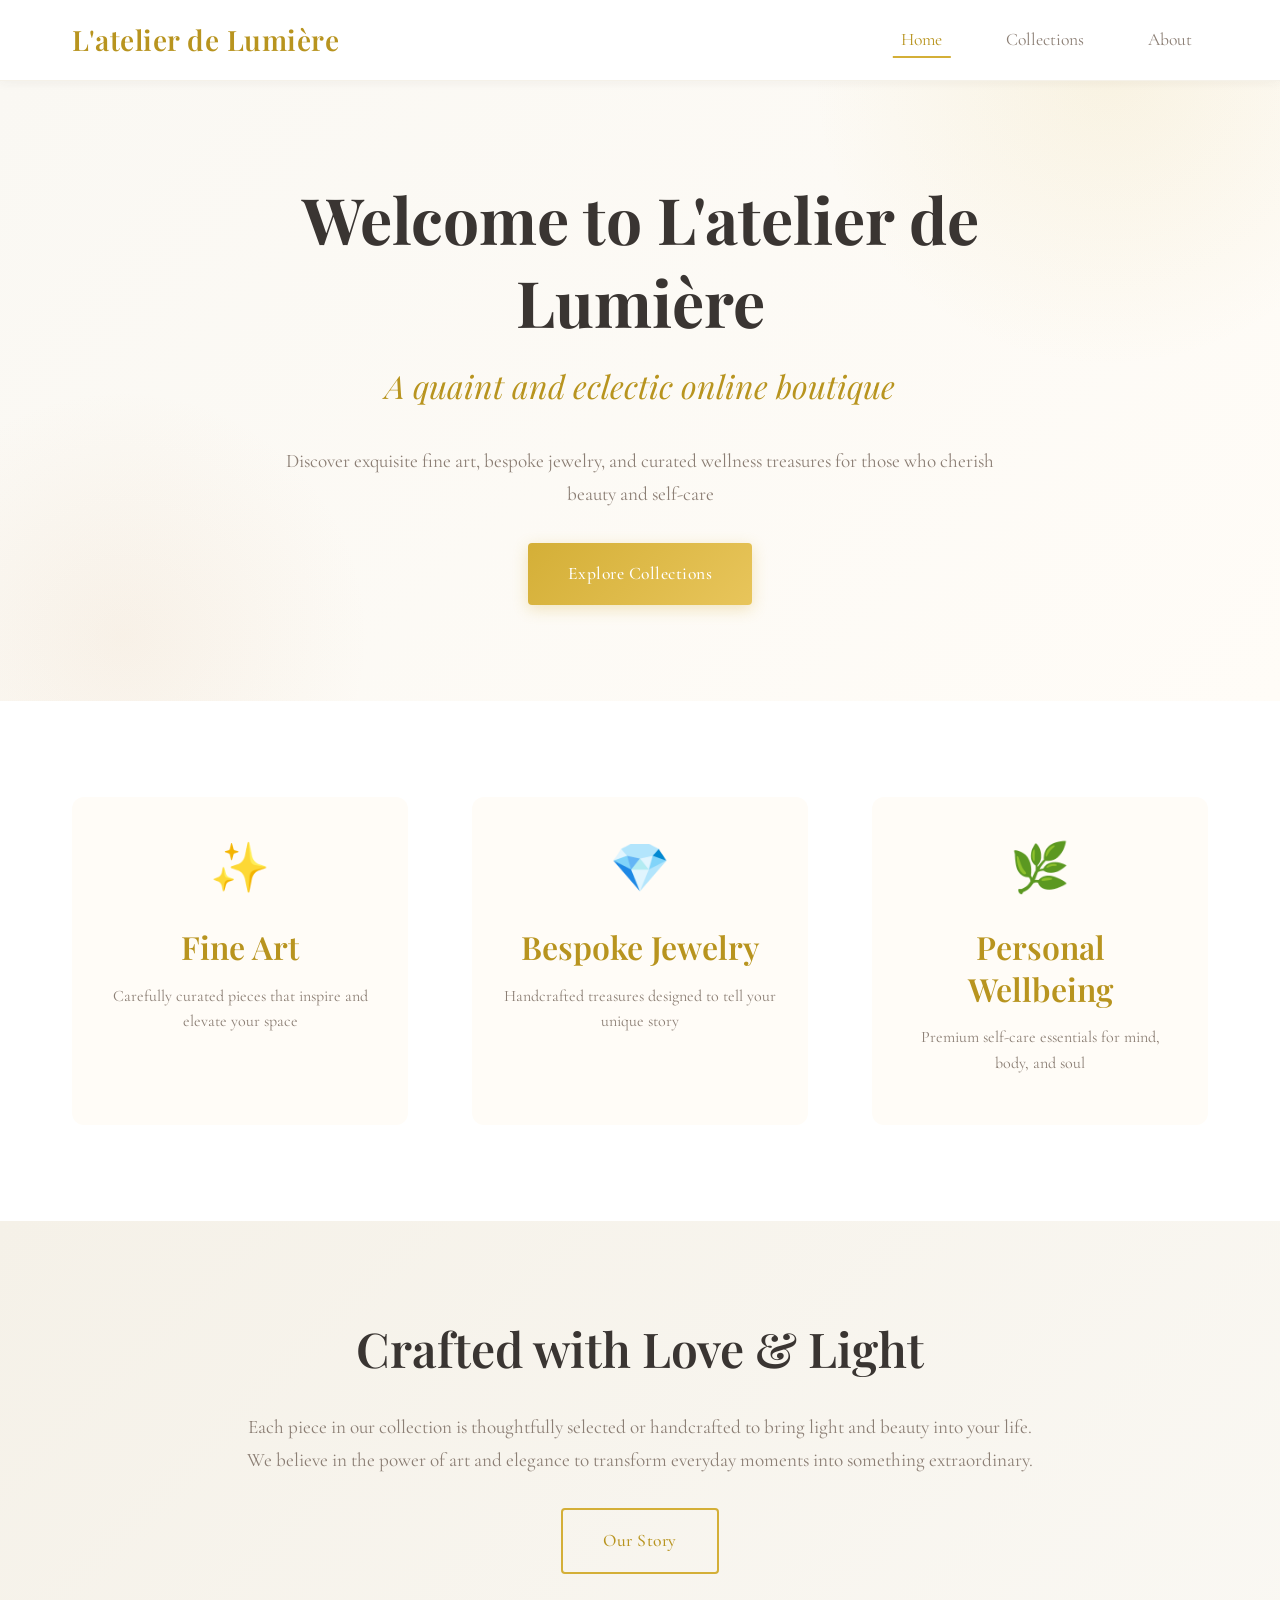
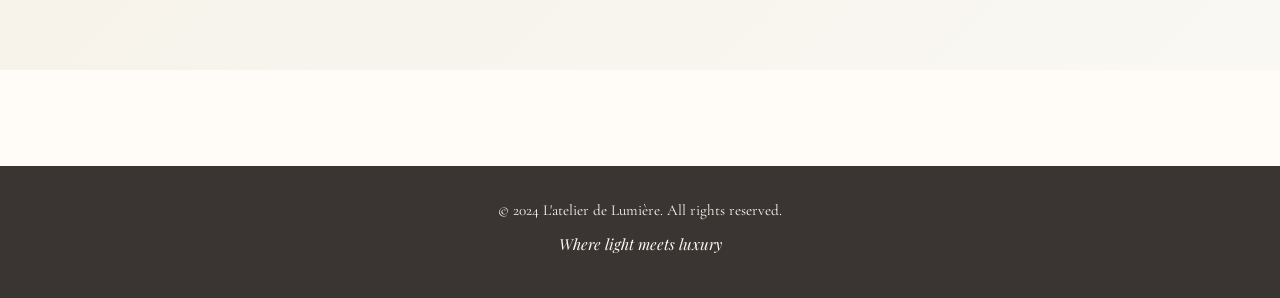
==== index.html @ d043bda6 "Create elegant 3-page website for L'atelier de Lumière Co-authored-by: BenGlasser <2309354+BenGlasse" ====
<!DOCTYPE html>
<html lang="en">
<head>
    <meta charset="UTF-8">
    <meta name="viewport" content="width=device-width, initial-scale=1.0">
    <title>L'atelier de Lumière - Fine Art & Bespoke Jewelry</title>
    <link rel="stylesheet" href="styles.css">
    <link rel="preconnect" href="https://fonts.googleapis.com">
    <link rel="preconnect" href="https://fonts.gstatic.com" crossorigin>
    <link href="https://fonts.googleapis.com/css2?family=Playfair+Display:wght@400;500;600;700&family=Cormorant+Garamond:wght@300;400;500&display=swap" rel="stylesheet">
</head>
<body>
    <header>
        <nav class="navbar">
            <div class="nav-container">
                <a href="index.html" class="logo">L'atelier de Lumière</a>
                <ul class="nav-menu">
                    <li><a href="index.html" class="nav-link active">Home</a></li>
                    <li><a href="collections.html" class="nav-link">Collections</a></li>
                    <li><a href="about.html" class="nav-link">About</a></li>
                </ul>
            </div>
        </nav>
    </header>

    <main>
        <section class="hero">
            <div class="hero-content">
                <h1 class="hero-title">Welcome to L'atelier de Lumière</h1>
                <p class="hero-subtitle">A quaint and eclectic online boutique</p>
                <p class="hero-description">
                    Discover exquisite fine art, bespoke jewelry, and curated wellness treasures 
                    for those who cherish beauty and self-care
                </p>
                <a href="collections.html" class="btn-primary">Explore Collections</a>
            </div>
        </section>

        <section class="features">
            <div class="container">
                <div class="features-grid">
                    <div class="feature-card">
                        <div class="feature-icon">✨</div>
                        <h3>Fine Art</h3>
                        <p>Carefully curated pieces that inspire and elevate your space</p>
                    </div>
                    <div class="feature-card">
                        <div class="feature-icon">💎</div>
                        <h3>Bespoke Jewelry</h3>
                        <p>Handcrafted treasures designed to tell your unique story</p>
                    </div>
                    <div class="feature-card">
                        <div class="feature-icon">🌿</div>
                        <h3>Personal Wellbeing</h3>
                        <p>Premium self-care essentials for mind, body, and soul</p>
                    </div>
                </div>
            </div>
        </section>

        <section class="highlight">
            <div class="container">
                <div class="highlight-content">
                    <h2>Crafted with Love & Light</h2>
                    <p>
                        Each piece in our collection is thoughtfully selected or handcrafted to bring 
                        light and beauty into your life. We believe in the power of art and elegance 
                        to transform everyday moments into something extraordinary.
                    </p>
                    <a href="about.html" class="btn-secondary">Our Story</a>
                </div>
            </div>
        </section>
    </main>

    <footer>
        <div class="container">
            <div class="footer-content">
                <p>&copy; 2024 L'atelier de Lumière. All rights reserved.</p>
                <p class="footer-tagline">Where light meets luxury</p>
            </div>
        </div>
    </footer>
</body>
</html>
---- styles.css ----
/* ========================================
   L'atelier de Lumière - Elegant Boutique Styles
   ======================================== */

/* ========================================
   CSS Variables - Warm Color Palette
   ======================================== */
:root {
    /* Colors - Gold and Cream Tones */
    --color-cream: #FAF8F3;
    --color-cream-light: #FFFCF7;
    --color-cream-dark: #F5F1E8;
    --color-gold: #D4AF37;
    --color-gold-light: #E8C55B;
    --color-gold-dark: #B8941F;
    --color-rose-gold: #D4A574;
    --color-bronze: #A57C4F;
    --color-warm-gray: #8B7E74;
    --color-charcoal: #3A3532;
    --color-white: #FFFFFF;
    
    /* Typography */
    --font-primary: 'Playfair Display', serif;
    --font-secondary: 'Cormorant Garamond', serif;
    
    /* Spacing */
    --spacing-xs: 0.5rem;
    --spacing-sm: 1rem;
    --spacing-md: 2rem;
    --spacing-lg: 4rem;
    --spacing-xl: 6rem;
    
    /* Border Radius */
    --radius-sm: 4px;
    --radius-md: 8px;
    --radius-lg: 12px;
    
    /* Transitions */
    --transition-smooth: all 0.3s ease;
    --transition-slow: all 0.5s ease;
}

/* ========================================
   Global Resets & Base Styles
   ======================================== */
* {
    margin: 0;
    padding: 0;
    box-sizing: border-box;
}

html {
    scroll-behavior: smooth;
}

body {
    font-family: var(--font-secondary);
    font-size: 18px;
    line-height: 1.7;
    color: var(--color-charcoal);
    background-color: var(--color-cream-light);
    -webkit-font-smoothing: antialiased;
    -moz-osx-font-smoothing: grayscale;
}

/* ========================================
   Typography
   ======================================== */
h1, h2, h3, h4, h5, h6 {
    font-family: var(--font-primary);
    font-weight: 600;
    line-height: 1.3;
    color: var(--color-charcoal);
    margin-bottom: var(--spacing-sm);
}

h1 {
    font-size: clamp(2.5rem, 5vw, 4rem);
    font-weight: 700;
}

h2 {
    font-size: clamp(2rem, 4vw, 3rem);
}

h3 {
    font-size: clamp(1.5rem, 3vw, 2rem);
}

p {
    margin-bottom: var(--spacing-sm);
    color: var(--color-warm-gray);
}

a {
    text-decoration: none;
    color: inherit;
    transition: var(--transition-smooth);
}

/* ========================================
   Layout Utilities
   ======================================== */
.container {
    max-width: 1200px;
    margin: 0 auto;
    padding: 0 var(--spacing-md);
}

@media (max-width: 768px) {
    .container {
        padding: 0 var(--spacing-sm);
    }
}

/* ========================================
   Navigation
   ======================================== */
header {
    background-color: var(--color-white);
    border-bottom: 1px solid var(--color-cream-dark);
    position: sticky;
    top: 0;
    z-index: 1000;
    box-shadow: 0 2px 10px rgba(58, 53, 50, 0.05);
}

.navbar {
    padding: var(--spacing-sm) 0;
}

.nav-container {
    max-width: 1200px;
    margin: 0 auto;
    padding: 0 var(--spacing-md);
    display: flex;
    justify-content: space-between;
    align-items: center;
}

.logo {
    font-family: var(--font-primary);
    font-size: 1.75rem;
    font-weight: 600;
    color: var(--color-gold-dark);
    letter-spacing: 0.5px;
    transition: var(--transition-smooth);
}

.logo:hover {
    color: var(--color-gold);
    transform: translateY(-2px);
}

.nav-menu {
    display: flex;
    list-style: none;
    gap: var(--spacing-md);
}

.nav-link {
    font-family: var(--font-secondary);
    font-size: 1.1rem;
    color: var(--color-warm-gray);
    padding: var(--spacing-xs) var(--spacing-sm);
    position: relative;
    transition: var(--transition-smooth);
}

.nav-link::after {
    content: '';
    position: absolute;
    bottom: 0;
    left: 50%;
    transform: translateX(-50%);
    width: 0;
    height: 2px;
    background-color: var(--color-gold);
    transition: var(--transition-smooth);
}

.nav-link:hover,
.nav-link.active {
    color: var(--color-gold-dark);
}

.nav-link:hover::after,
.nav-link.active::after {
    width: 80%;
}

@media (max-width: 768px) {
    .nav-container {
        flex-direction: column;
        gap: var(--spacing-sm);
    }
    
    .nav-menu {
        gap: var(--spacing-sm);
    }
    
    .nav-link {
        font-size: 1rem;
    }
}

/* ========================================
   Hero Section
   ======================================== */
.hero {
    background: linear-gradient(135deg, var(--color-cream) 0%, var(--color-cream-light) 100%);
    padding: var(--spacing-xl) 0;
    text-align: center;
    position: relative;
    overflow: hidden;
}

.hero::before {
    content: '';
    position: absolute;
    top: -50%;
    right: -10%;
    width: 600px;
    height: 600px;
    background: radial-gradient(circle, rgba(212, 175, 55, 0.1) 0%, transparent 70%);
    border-radius: 50%;
    z-index: 0;
}

.hero::after {
    content: '';
    position: absolute;
    bottom: -30%;
    left: -10%;
    width: 500px;
    height: 500px;
    background: radial-gradient(circle, rgba(212, 165, 116, 0.1) 0%, transparent 70%);
    border-radius: 50%;
    z-index: 0;
}

.hero-content {
    position: relative;
    z-index: 1;
    max-width: 800px;
    margin: 0 auto;
    padding: 0 var(--spacing-md);
}

.hero-title {
    color: var(--color-charcoal);
    margin-bottom: var(--spacing-sm);
    animation: fadeInUp 0.8s ease;
}

.hero-subtitle {
    font-family: var(--font-primary);
    font-size: clamp(1.5rem, 3vw, 2rem);
    color: var(--color-gold-dark);
    font-style: italic;
    margin-bottom: var(--spacing-md);
    animation: fadeInUp 1s ease;
}

.hero-description {
    font-size: 1.2rem;
    color: var(--color-warm-gray);
    margin-bottom: var(--spacing-md);
    animation: fadeInUp 1.2s ease;
}

@keyframes fadeInUp {
    from {
        opacity: 0;
        transform: translateY(30px);
    }
    to {
        opacity: 1;
        transform: translateY(0);
    }
}

/* ========================================
   Buttons
   ======================================== */
.btn-primary,
.btn-secondary {
    display: inline-block;
    padding: 1rem 2.5rem;
    font-family: var(--font-secondary);
    font-size: 1.1rem;
    font-weight: 500;
    border-radius: var(--radius-sm);
    cursor: pointer;
    transition: var(--transition-smooth);
    letter-spacing: 0.5px;
    border: none;
}

.btn-primary {
    background: linear-gradient(135deg, var(--color-gold) 0%, var(--color-gold-light) 100%);
    color: var(--color-white);
    box-shadow: 0 4px 15px rgba(212, 175, 55, 0.3);
}

.btn-primary:hover {
    transform: translateY(-3px);
    box-shadow: 0 6px 20px rgba(212, 175, 55, 0.4);
}

.btn-secondary {
    background-color: transparent;
    color: var(--color-gold-dark);
    border: 2px solid var(--color-gold);
}

.btn-secondary:hover {
    background-color: var(--color-gold);
    color: var(--color-white);
    transform: translateY(-3px);
}

.btn-text {
    color: var(--color-gold-dark);
    font-weight: 500;
    transition: var(--transition-smooth);
}

.btn-text:hover {
    color: var(--color-gold);
    transform: translateX(5px);
}

/* ========================================
   Features Section
   ======================================== */
.features {
    padding: var(--spacing-xl) 0;
    background-color: var(--color-white);
}

.features-grid {
    display: grid;
    grid-template-columns: repeat(auto-fit, minmax(300px, 1fr));
    gap: var(--spacing-lg);
}

.feature-card {
    text-align: center;
    padding: var(--spacing-md);
    border-radius: var(--radius-lg);
    transition: var(--transition-smooth);
    background-color: var(--color-cream-light);
}

.feature-card:hover {
    transform: translateY(-10px);
    box-shadow: 0 10px 30px rgba(58, 53, 50, 0.1);
}

.feature-icon {
    font-size: 3rem;
    margin-bottom: var(--spacing-sm);
    transition: var(--transition-smooth);
}

.feature-card:hover .feature-icon {
    transform: scale(1.2) rotate(10deg);
}

.feature-card h3 {
    color: var(--color-gold-dark);
    margin-bottom: var(--spacing-sm);
}

.feature-card p {
    font-size: 1rem;
    line-height: 1.6;
}

/* ========================================
   Highlight Section
   ======================================== */
.highlight {
    padding: var(--spacing-xl) 0;
    background: linear-gradient(135deg, var(--color-cream-dark) 0%, var(--color-cream) 100%);
}

.highlight-content {
    max-width: 800px;
    margin: 0 auto;
    text-align: center;
}

.highlight h2 {
    color: var(--color-charcoal);
    margin-bottom: var(--spacing-md);
}

.highlight p {
    font-size: 1.2rem;
    margin-bottom: var(--spacing-md);
}

/* ========================================
   Page Header
   ======================================== */
.page-header {
    background: linear-gradient(135deg, var(--color-cream) 0%, var(--color-cream-light) 100%);
    padding: var(--spacing-lg) 0;
    text-align: center;
    border-bottom: 3px solid var(--color-gold);
}

.page-title {
    color: var(--color-charcoal);
    margin-bottom: var(--spacing-sm);
}

.page-subtitle {
    font-family: var(--font-primary);
    font-size: 1.5rem;
    color: var(--color-gold-dark);
    font-style: italic;
}

/* ========================================
   Collections Page
   ======================================== */
.collections {
    padding: var(--spacing-xl) 0;
    background-color: var(--color-white);
}

.collection-grid {
    display: grid;
    grid-template-columns: repeat(auto-fit, minmax(350px, 1fr));
    gap: var(--spacing-lg);
}

.collection-item {
    background-color: var(--color-cream-light);
    border-radius: var(--radius-lg);
    overflow: hidden;
    transition: var(--transition-smooth);
    box-shadow: 0 4px 15px rgba(58, 53, 50, 0.08);
}

.collection-item:hover {
    transform: translateY(-10px);
    box-shadow: 0 10px 30px rgba(58, 53, 50, 0.15);
}

.collection-image {
    position: relative;
    height: 300px;
    overflow: hidden;
}

.placeholder-image {
    width: 100%;
    height: 100%;
    display: flex;
    align-items: center;
    justify-content: center;
    transition: var(--transition-slow);
}

.collection-item:hover .placeholder-image {
    transform: scale(1.05);
}

.gold-gradient {
    background: linear-gradient(135deg, var(--color-gold-light) 0%, var(--color-gold-dark) 100%);
}

.cream-gradient {
    background: linear-gradient(135deg, var(--color-cream-dark) 0%, var(--color-rose-gold) 100%);
}

.rose-gradient {
    background: linear-gradient(135deg, #F5E6D3 0%, var(--color-rose-gold) 100%);
}

.warm-gradient {
    background: linear-gradient(135deg, var(--color-gold) 0%, var(--color-bronze) 100%);
}

.bronze-gradient {
    background: linear-gradient(135deg, var(--color-bronze) 0%, var(--color-warm-gray) 100%);
}

.amber-gradient {
    background: linear-gradient(135deg, #FFD700 0%, var(--color-gold-dark) 100%);
}

.collection-label {
    font-family: var(--font-primary);
    font-size: 2.5rem;
    color: var(--color-white);
    font-weight: 600;
    text-shadow: 2px 2px 10px rgba(0, 0, 0, 0.3);
    letter-spacing: 1px;
}

.collection-info {
    padding: var(--spacing-md);
}

.collection-info h3 {
    color: var(--color-gold-dark);
    margin-bottom: var(--spacing-sm);
}

.collection-info p {
    margin-bottom: var(--spacing-md);
    font-size: 1rem;
}

/* ========================================
   CTA Section
   ======================================== */
.cta-section {
    padding: var(--spacing-xl) 0;
    background: linear-gradient(135deg, var(--color-gold-dark) 0%, var(--color-gold) 100%);
    text-align: center;
}

.cta-content h2 {
    color: var(--color-white);
    margin-bottom: var(--spacing-sm);
}

.cta-content p {
    color: var(--color-cream-light);
    font-size: 1.2rem;
    margin-bottom: var(--spacing-md);
}

.cta-section .btn-primary {
    background-color: var(--color-white);
    color: var(--color-gold-dark);
}

.cta-section .btn-primary:hover {
    background-color: var(--color-cream-light);
}

/* ========================================
   About Page
   ======================================== */
.about-content {
    padding: var(--spacing-xl) 0;
}

.about-section {
    max-width: 900px;
    margin: 0 auto var(--spacing-lg);
    padding: 0 var(--spacing-md);
}

.about-section h2 {
    color: var(--color-gold-dark);
    margin-bottom: var(--spacing-md);
    text-align: center;
}

.about-section p {
    font-size: 1.15rem;
    line-height: 1.8;
    margin-bottom: var(--spacing-md);
}

.values-grid {
    display: grid;
    grid-template-columns: repeat(auto-fit, minmax(280px, 1fr));
    gap: var(--spacing-md);
    margin-bottom: var(--spacing-lg);
}

.value-card {
    background-color: var(--color-cream-light);
    padding: var(--spacing-md);
    border-radius: var(--radius-lg);
    border-left: 4px solid var(--color-gold);
    transition: var(--transition-smooth);
}

.value-card:hover {
    transform: translateX(10px);
    box-shadow: 0 5px 20px rgba(58, 53, 50, 0.1);
}

.value-card h3 {
    color: var(--color-gold-dark);
    font-size: 1.5rem;
    margin-bottom: var(--spacing-sm);
}

.value-card p {
    font-size: 1rem;
}

.contact-section {
    max-width: 700px;
    margin: var(--spacing-xl) auto 0;
    padding: var(--spacing-lg);
    background: linear-gradient(135deg, var(--color-cream) 0%, var(--color-cream-light) 100%);
    border-radius: var(--radius-lg);
    text-align: center;
    border: 2px solid var(--color-gold);
}

.contact-section h2 {
    color: var(--color-gold-dark);
    margin-bottom: var(--spacing-md);
}

.contact-section p {
    margin-bottom: var(--spacing-md);
}

.contact-info {
    margin-top: var(--spacing-md);
}

.contact-info p {
    font-size: 1.1rem;
    color: var(--color-charcoal);
    margin-bottom: var(--spacing-sm);
}

.contact-info strong {
    color: var(--color-gold-dark);
}

/* ========================================
   Footer
   ======================================== */
footer {
    background-color: var(--color-charcoal);
    color: var(--color-cream-light);
    padding: var(--spacing-md) 0;
    margin-top: var(--spacing-xl);
}

.footer-content {
    text-align: center;
}

.footer-content p {
    color: var(--color-cream);
    margin-bottom: var(--spacing-xs);
    font-size: 0.95rem;
}

.footer-tagline {
    font-family: var(--font-primary);
    font-style: italic;
    color: var(--color-gold-light);
}

/* ========================================
   Responsive Design
   ======================================== */
@media (max-width: 1024px) {
    .collection-grid {
        grid-template-columns: repeat(auto-fit, minmax(300px, 1fr));
    }
}

@media (max-width: 768px) {
    :root {
        --spacing-lg: 3rem;
        --spacing-xl: 4rem;
    }
    
    .hero {
        padding: var(--spacing-lg) 0;
    }
    
    .features-grid,
    .collection-grid,
    .values-grid {
        grid-template-columns: 1fr;
    }
    
    .collection-image {
        height: 250px;
    }
}

@media (max-width: 480px) {
    body {
        font-size: 16px;
    }
    
    .hero-description {
        font-size: 1rem;
    }
    
    .btn-primary,
    .btn-secondary {
        padding: 0.875rem 2rem;
        font-size: 1rem;
    }
    
    .collection-label {
        font-size: 2rem;
    }
}

/* ========================================
   Accessibility
   ======================================== */
@media (prefers-reduced-motion: reduce) {
    *,
    *::before,
    *::after {
        animation-duration: 0.01ms !important;
        animation-iteration-count: 1 !important;
        transition-duration: 0.01ms !important;
    }
}

/* Focus styles for accessibility */
a:focus,
button:focus {
    outline: 3px solid var(--color-gold);
    outline-offset: 2px;
}

/* ========================================
   Print Styles
   ======================================== */
@media print {
    header,
    footer,
    .btn-primary,
    .btn-secondary {
        display: none;
    }
}
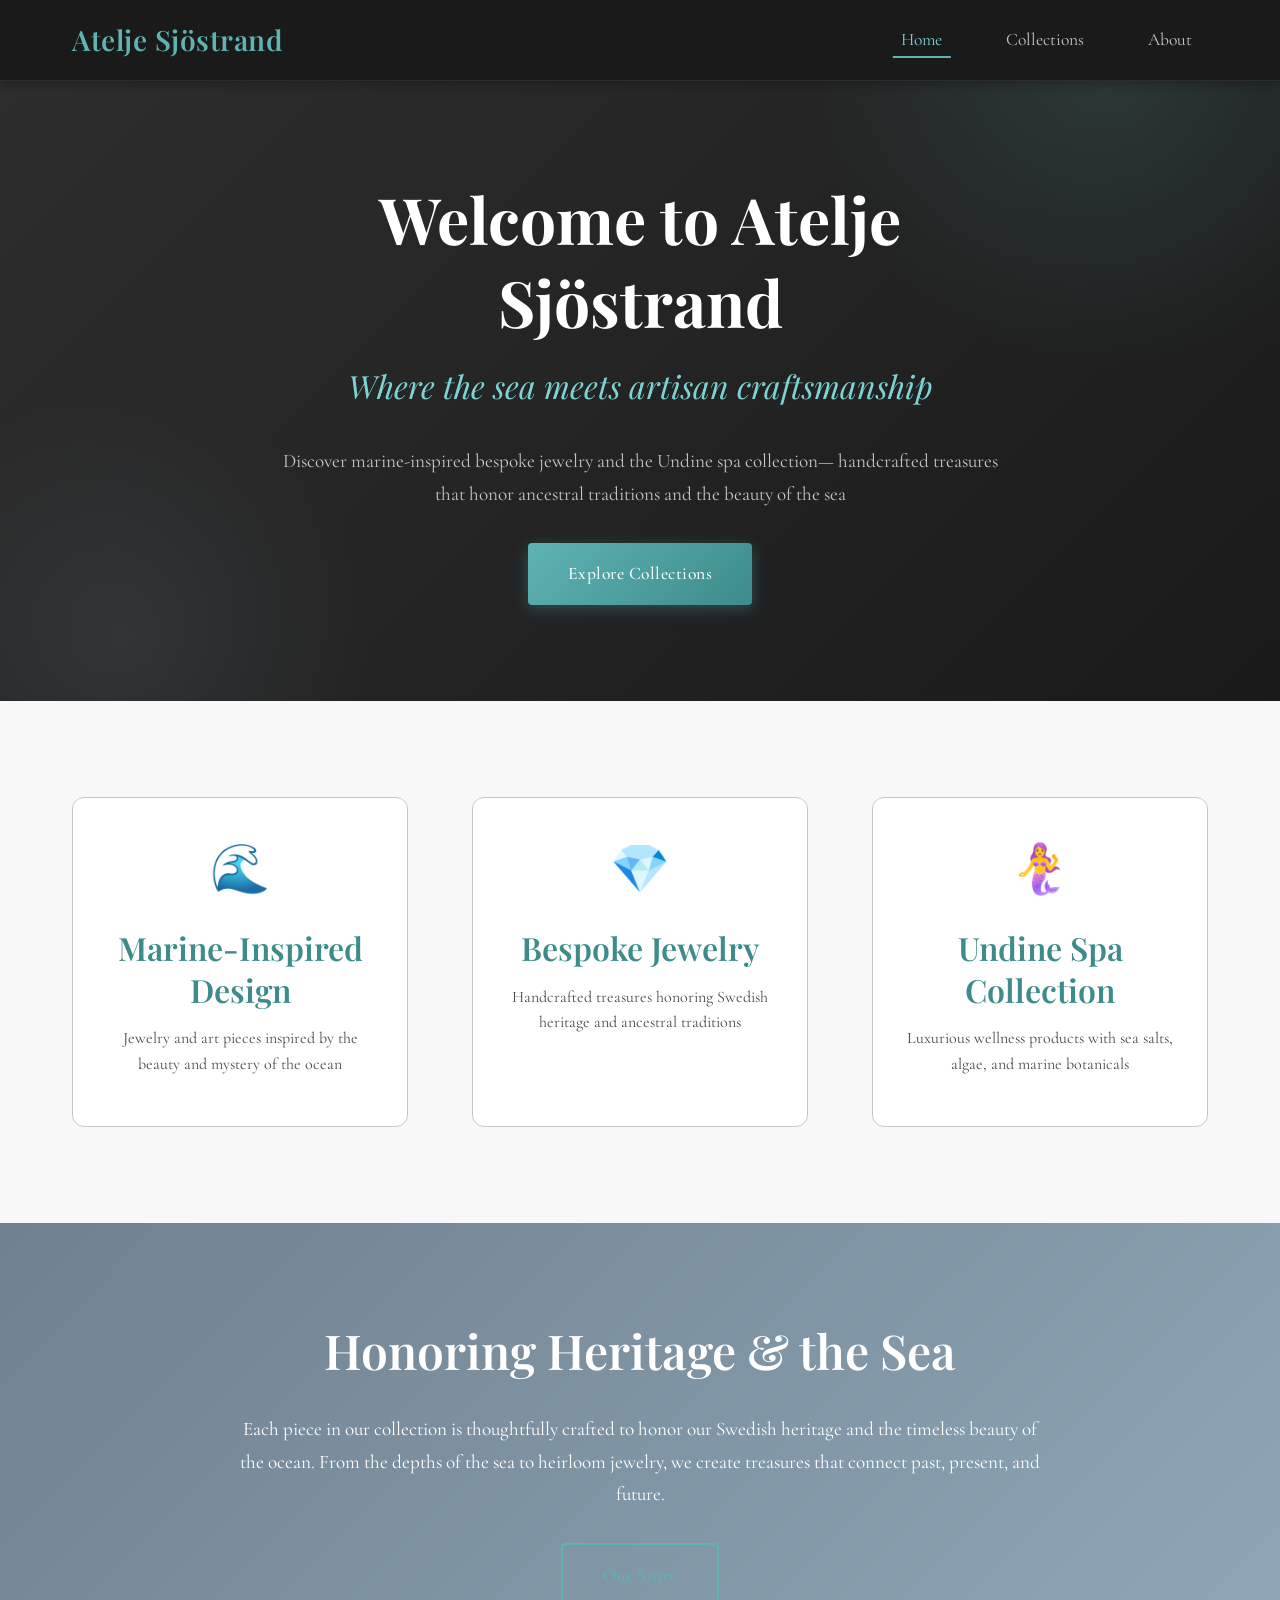
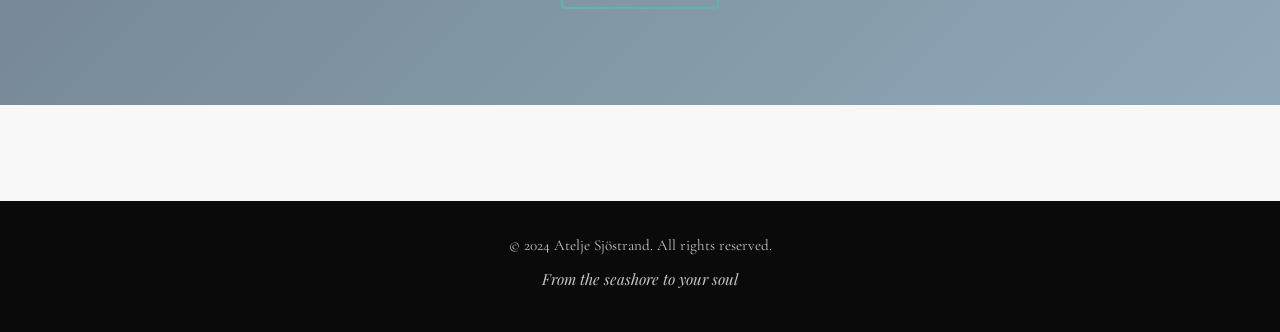
==== commit b81fa399: "Rebrand site to Atelje Sjöstrand with marine theme Co-authored-by: BenGlasser <2309354+BenGlasser@us" ====
--- a/index.html
+++ b/index.html
@@ -3,7 +3,7 @@
 <head>
     <meta charset="UTF-8">
     <meta name="viewport" content="width=device-width, initial-scale=1.0">
-    <title>L'atelier de Lumière - Fine Art & Bespoke Jewelry</title>
+    <title>Atelje Sjöstrand - Marine-Inspired Jewelry & Spa</title>
     <link rel="stylesheet" href="styles.css">
     <link rel="preconnect" href="https://fonts.googleapis.com">
     <link rel="preconnect" href="https://fonts.gstatic.com" crossorigin>
@@ -13,7 +13,7 @@
     <header>
         <nav class="navbar">
             <div class="nav-container">
-                <a href="index.html" class="logo">L'atelier de Lumière</a>
+                <a href="index.html" class="logo">Atelje Sjöstrand</a>
                 <ul class="nav-menu">
                     <li><a href="index.html" class="nav-link active">Home</a></li>
                     <li><a href="collections.html" class="nav-link">Collections</a></li>
@@ -26,11 +26,11 @@
     <main>
         <section class="hero">
             <div class="hero-content">
-                <h1 class="hero-title">Welcome to L'atelier de Lumière</h1>
-                <p class="hero-subtitle">A quaint and eclectic online boutique</p>
+                <h1 class="hero-title">Welcome to Atelje Sjöstrand</h1>
+                <p class="hero-subtitle">Where the sea meets artisan craftsmanship</p>
                 <p class="hero-description">
-                    Discover exquisite fine art, bespoke jewelry, and curated wellness treasures 
-                    for those who cherish beauty and self-care
+                    Discover marine-inspired bespoke jewelry and the Undine spa collection—
+                    handcrafted treasures that honor ancestral traditions and the beauty of the sea
                 </p>
                 <a href="collections.html" class="btn-primary">Explore Collections</a>
             </div>
@@ -40,19 +40,19 @@
             <div class="container">
                 <div class="features-grid">
                     <div class="feature-card">
-                        <div class="feature-icon">✨</div>
-                        <h3>Fine Art</h3>
-                        <p>Carefully curated pieces that inspire and elevate your space</p>
+                        <div class="feature-icon">🌊</div>
+                        <h3>Marine-Inspired Design</h3>
+                        <p>Jewelry and art pieces inspired by the beauty and mystery of the ocean</p>
                     </div>
                     <div class="feature-card">
                         <div class="feature-icon">💎</div>
                         <h3>Bespoke Jewelry</h3>
-                        <p>Handcrafted treasures designed to tell your unique story</p>
+                        <p>Handcrafted treasures honoring Swedish heritage and ancestral traditions</p>
                     </div>
                     <div class="feature-card">
-                        <div class="feature-icon">🌿</div>
-                        <h3>Personal Wellbeing</h3>
-                        <p>Premium self-care essentials for mind, body, and soul</p>
+                        <div class="feature-icon">🧜‍♀️</div>
+                        <h3>Undine Spa Collection</h3>
+                        <p>Luxurious wellness products with sea salts, algae, and marine botanicals</p>
                     </div>
                 </div>
             </div>
@@ -61,11 +61,11 @@
         <section class="highlight">
             <div class="container">
                 <div class="highlight-content">
-                    <h2>Crafted with Love & Light</h2>
+                    <h2>Honoring Heritage & the Sea</h2>
                     <p>
-                        Each piece in our collection is thoughtfully selected or handcrafted to bring 
-                        light and beauty into your life. We believe in the power of art and elegance 
-                        to transform everyday moments into something extraordinary.
+                        Each piece in our collection is thoughtfully crafted to honor our Swedish heritage 
+                        and the timeless beauty of the ocean. From the depths of the sea to heirloom jewelry, 
+                        we create treasures that connect past, present, and future.
                     </p>
                     <a href="about.html" class="btn-secondary">Our Story</a>
                 </div>
@@ -76,8 +76,8 @@
     <footer>
         <div class="container">
             <div class="footer-content">
-                <p>&copy; 2024 L'atelier de Lumière. All rights reserved.</p>
-                <p class="footer-tagline">Where light meets luxury</p>
+                <p>&copy; 2024 Atelje Sjöstrand. All rights reserved.</p>
+                <p class="footer-tagline">From the seashore to your soul</p>
             </div>
         </div>
     </footer>
--- a/styles.css
+++ b/styles.css
@@ -1,23 +1,25 @@
 /* ========================================
-   L'atelier de Lumière - Elegant Boutique Styles
-   ======================================== */
-
-/* ========================================
-   CSS Variables - Warm Color Palette
+   Atelje Sjöstrand - Sleek Marine-Inspired Styles
+   ======================================== */
+
+/* ========================================
+   CSS Variables - Sleek Marine Palette
    ======================================== */
 :root {
-    /* Colors - Gold and Cream Tones */
-    --color-cream: #FAF8F3;
-    --color-cream-light: #FFFCF7;
-    --color-cream-dark: #F5F1E8;
-    --color-gold: #D4AF37;
-    --color-gold-light: #E8C55B;
-    --color-gold-dark: #B8941F;
-    --color-rose-gold: #D4A574;
-    --color-bronze: #A57C4F;
-    --color-warm-gray: #8B7E74;
-    --color-charcoal: #3A3532;
+    /* Colors - Black, Grey, and Marine Tones */
+    --color-black: #0A0A0A;
+    --color-charcoal: #1A1A1A;
+    --color-dark-grey: #2D2D2D;
+    --color-grey: #4A4A4A;
+    --color-light-grey: #9E9E9E;
+    --color-silver: #C5C5C5;
+    --color-aqua: #5FB3B3;
+    --color-aqua-light: #7DD3D3;
+    --color-aqua-dark: #3D8B8B;
+    --color-slate: #708090;
+    --color-slate-light: #8FA9B8;
     --color-white: #FFFFFF;
+    --color-off-white: #F8F8F8;
     
     /* Typography */
     --font-primary: 'Playfair Display', serif;
@@ -57,8 +59,8 @@
     font-family: var(--font-secondary);
     font-size: 18px;
     line-height: 1.7;
-    color: var(--color-charcoal);
-    background-color: var(--color-cream-light);
+    color: var(--color-dark-grey);
+    background-color: var(--color-off-white);
     -webkit-font-smoothing: antialiased;
     -moz-osx-font-smoothing: grayscale;
 }
@@ -89,7 +91,7 @@
 
 p {
     margin-bottom: var(--spacing-sm);
-    color: var(--color-warm-gray);
+    color: var(--color-grey);
 }
 
 a {
@@ -117,12 +119,12 @@
    Navigation
    ======================================== */
 header {
-    background-color: var(--color-white);
-    border-bottom: 1px solid var(--color-cream-dark);
+    background-color: var(--color-charcoal);
+    border-bottom: 1px solid var(--color-dark-grey);
     position: sticky;
     top: 0;
     z-index: 1000;
-    box-shadow: 0 2px 10px rgba(58, 53, 50, 0.05);
+    box-shadow: 0 2px 10px rgba(0, 0, 0, 0.3);
 }
 
 .navbar {
@@ -142,13 +144,13 @@
     font-family: var(--font-primary);
     font-size: 1.75rem;
     font-weight: 600;
-    color: var(--color-gold-dark);
+    color: var(--color-aqua);
     letter-spacing: 0.5px;
     transition: var(--transition-smooth);
 }
 
 .logo:hover {
-    color: var(--color-gold);
+    color: var(--color-aqua-light);
     transform: translateY(-2px);
 }
 
@@ -161,7 +163,7 @@
 .nav-link {
     font-family: var(--font-secondary);
     font-size: 1.1rem;
-    color: var(--color-warm-gray);
+    color: var(--color-silver);
     padding: var(--spacing-xs) var(--spacing-sm);
     position: relative;
     transition: var(--transition-smooth);
@@ -175,13 +177,13 @@
     transform: translateX(-50%);
     width: 0;
     height: 2px;
-    background-color: var(--color-gold);
+    background-color: var(--color-aqua);
     transition: var(--transition-smooth);
 }
 
 .nav-link:hover,
 .nav-link.active {
-    color: var(--color-gold-dark);
+    color: var(--color-aqua-light);
 }
 
 .nav-link:hover::after,
@@ -208,7 +210,7 @@
    Hero Section
    ======================================== */
 .hero {
-    background: linear-gradient(135deg, var(--color-cream) 0%, var(--color-cream-light) 100%);
+    background: linear-gradient(135deg, var(--color-dark-grey) 0%, var(--color-charcoal) 100%);
     padding: var(--spacing-xl) 0;
     text-align: center;
     position: relative;
@@ -222,7 +224,7 @@
     right: -10%;
     width: 600px;
     height: 600px;
-    background: radial-gradient(circle, rgba(212, 175, 55, 0.1) 0%, transparent 70%);
+    background: radial-gradient(circle, rgba(95, 179, 179, 0.15) 0%, transparent 70%);
     border-radius: 50%;
     z-index: 0;
 }
@@ -234,7 +236,7 @@
     left: -10%;
     width: 500px;
     height: 500px;
-    background: radial-gradient(circle, rgba(212, 165, 116, 0.1) 0%, transparent 70%);
+    background: radial-gradient(circle, rgba(112, 128, 144, 0.15) 0%, transparent 70%);
     border-radius: 50%;
     z-index: 0;
 }
@@ -248,7 +250,7 @@
 }
 
 .hero-title {
-    color: var(--color-charcoal);
+    color: var(--color-white);
     margin-bottom: var(--spacing-sm);
     animation: fadeInUp 0.8s ease;
 }
@@ -256,7 +258,7 @@
 .hero-subtitle {
     font-family: var(--font-primary);
     font-size: clamp(1.5rem, 3vw, 2rem);
-    color: var(--color-gold-dark);
+    color: var(--color-aqua-light);
     font-style: italic;
     margin-bottom: var(--spacing-md);
     animation: fadeInUp 1s ease;
@@ -264,7 +266,7 @@
 
 .hero-description {
     font-size: 1.2rem;
-    color: var(--color-warm-gray);
+    color: var(--color-silver);
     margin-bottom: var(--spacing-md);
     animation: fadeInUp 1.2s ease;
 }
@@ -298,36 +300,36 @@
 }
 
 .btn-primary {
-    background: linear-gradient(135deg, var(--color-gold) 0%, var(--color-gold-light) 100%);
-    color: var(--color-white);
-    box-shadow: 0 4px 15px rgba(212, 175, 55, 0.3);
+    background: linear-gradient(135deg, var(--color-aqua) 0%, var(--color-aqua-dark) 100%);
+    color: var(--color-white);
+    box-shadow: 0 4px 15px rgba(95, 179, 179, 0.3);
 }
 
 .btn-primary:hover {
     transform: translateY(-3px);
-    box-shadow: 0 6px 20px rgba(212, 175, 55, 0.4);
+    box-shadow: 0 6px 20px rgba(95, 179, 179, 0.4);
 }
 
 .btn-secondary {
     background-color: transparent;
-    color: var(--color-gold-dark);
-    border: 2px solid var(--color-gold);
+    color: var(--color-aqua);
+    border: 2px solid var(--color-aqua);
 }
 
 .btn-secondary:hover {
-    background-color: var(--color-gold);
+    background-color: var(--color-aqua);
     color: var(--color-white);
     transform: translateY(-3px);
 }
 
 .btn-text {
-    color: var(--color-gold-dark);
+    color: var(--color-aqua);
     font-weight: 500;
     transition: var(--transition-smooth);
 }
 
 .btn-text:hover {
-    color: var(--color-gold);
+    color: var(--color-aqua-light);
     transform: translateX(5px);
 }
 
@@ -336,7 +338,7 @@
    ======================================== */
 .features {
     padding: var(--spacing-xl) 0;
-    background-color: var(--color-white);
+    background-color: var(--color-off-white);
 }
 
 .features-grid {
@@ -350,12 +352,14 @@
     padding: var(--spacing-md);
     border-radius: var(--radius-lg);
     transition: var(--transition-smooth);
-    background-color: var(--color-cream-light);
+    background-color: var(--color-white);
+    border: 1px solid var(--color-silver);
 }
 
 .feature-card:hover {
     transform: translateY(-10px);
-    box-shadow: 0 10px 30px rgba(58, 53, 50, 0.1);
+    box-shadow: 0 10px 30px rgba(0, 0, 0, 0.15);
+    border-color: var(--color-aqua);
 }
 
 .feature-icon {
@@ -369,7 +373,7 @@
 }
 
 .feature-card h3 {
-    color: var(--color-gold-dark);
+    color: var(--color-aqua-dark);
     margin-bottom: var(--spacing-sm);
 }
 
@@ -383,7 +387,7 @@
    ======================================== */
 .highlight {
     padding: var(--spacing-xl) 0;
-    background: linear-gradient(135deg, var(--color-cream-dark) 0%, var(--color-cream) 100%);
+    background: linear-gradient(135deg, var(--color-slate) 0%, var(--color-slate-light) 100%);
 }
 
 .highlight-content {
@@ -393,34 +397,35 @@
 }
 
 .highlight h2 {
-    color: var(--color-charcoal);
+    color: var(--color-white);
     margin-bottom: var(--spacing-md);
 }
 
 .highlight p {
     font-size: 1.2rem;
     margin-bottom: var(--spacing-md);
+    color: var(--color-white);
 }
 
 /* ========================================
    Page Header
    ======================================== */
 .page-header {
-    background: linear-gradient(135deg, var(--color-cream) 0%, var(--color-cream-light) 100%);
+    background: linear-gradient(135deg, var(--color-dark-grey) 0%, var(--color-charcoal) 100%);
     padding: var(--spacing-lg) 0;
     text-align: center;
-    border-bottom: 3px solid var(--color-gold);
+    border-bottom: 3px solid var(--color-aqua);
 }
 
 .page-title {
-    color: var(--color-charcoal);
+    color: var(--color-white);
     margin-bottom: var(--spacing-sm);
 }
 
 .page-subtitle {
     font-family: var(--font-primary);
     font-size: 1.5rem;
-    color: var(--color-gold-dark);
+    color: var(--color-aqua-light);
     font-style: italic;
 }
 
@@ -429,7 +434,7 @@
    ======================================== */
 .collections {
     padding: var(--spacing-xl) 0;
-    background-color: var(--color-white);
+    background-color: var(--color-off-white);
 }
 
 .collection-grid {
@@ -439,16 +444,18 @@
 }
 
 .collection-item {
-    background-color: var(--color-cream-light);
+    background-color: var(--color-white);
     border-radius: var(--radius-lg);
     overflow: hidden;
     transition: var(--transition-smooth);
-    box-shadow: 0 4px 15px rgba(58, 53, 50, 0.08);
+    box-shadow: 0 4px 15px rgba(0, 0, 0, 0.1);
+    border: 1px solid var(--color-silver);
 }
 
 .collection-item:hover {
     transform: translateY(-10px);
-    box-shadow: 0 10px 30px rgba(58, 53, 50, 0.15);
+    box-shadow: 0 10px 30px rgba(0, 0, 0, 0.2);
+    border-color: var(--color-aqua);
 }
 
 .collection-image {
@@ -471,27 +478,27 @@
 }
 
 .gold-gradient {
-    background: linear-gradient(135deg, var(--color-gold-light) 0%, var(--color-gold-dark) 100%);
+    background: linear-gradient(135deg, var(--color-aqua) 0%, var(--color-aqua-dark) 100%);
 }
 
 .cream-gradient {
-    background: linear-gradient(135deg, var(--color-cream-dark) 0%, var(--color-rose-gold) 100%);
+    background: linear-gradient(135deg, var(--color-slate-light) 0%, var(--color-slate) 100%);
 }
 
 .rose-gradient {
-    background: linear-gradient(135deg, #F5E6D3 0%, var(--color-rose-gold) 100%);
+    background: linear-gradient(135deg, var(--color-aqua-light) 0%, var(--color-aqua) 100%);
 }
 
 .warm-gradient {
-    background: linear-gradient(135deg, var(--color-gold) 0%, var(--color-bronze) 100%);
+    background: linear-gradient(135deg, var(--color-grey) 0%, var(--color-dark-grey) 100%);
 }
 
 .bronze-gradient {
-    background: linear-gradient(135deg, var(--color-bronze) 0%, var(--color-warm-gray) 100%);
+    background: linear-gradient(135deg, var(--color-slate) 0%, var(--color-dark-grey) 100%);
 }
 
 .amber-gradient {
-    background: linear-gradient(135deg, #FFD700 0%, var(--color-gold-dark) 100%);
+    background: linear-gradient(135deg, var(--color-aqua-light) 0%, var(--color-slate) 100%);
 }
 
 .collection-label {
@@ -508,7 +515,7 @@
 }
 
 .collection-info h3 {
-    color: var(--color-gold-dark);
+    color: var(--color-aqua-dark);
     margin-bottom: var(--spacing-sm);
 }
 
@@ -522,7 +529,7 @@
    ======================================== */
 .cta-section {
     padding: var(--spacing-xl) 0;
-    background: linear-gradient(135deg, var(--color-gold-dark) 0%, var(--color-gold) 100%);
+    background: linear-gradient(135deg, var(--color-aqua-dark) 0%, var(--color-aqua) 100%);
     text-align: center;
 }
 
@@ -532,18 +539,18 @@
 }
 
 .cta-content p {
-    color: var(--color-cream-light);
+    color: var(--color-white);
     font-size: 1.2rem;
     margin-bottom: var(--spacing-md);
 }
 
 .cta-section .btn-primary {
     background-color: var(--color-white);
-    color: var(--color-gold-dark);
+    color: var(--color-aqua-dark);
 }
 
 .cta-section .btn-primary:hover {
-    background-color: var(--color-cream-light);
+    background-color: var(--color-off-white);
 }
 
 /* ========================================
@@ -560,7 +567,7 @@
 }
 
 .about-section h2 {
-    color: var(--color-gold-dark);
+    color: var(--color-aqua-dark);
     margin-bottom: var(--spacing-md);
     text-align: center;
 }
@@ -579,20 +586,20 @@
 }
 
 .value-card {
-    background-color: var(--color-cream-light);
+    background-color: var(--color-white);
     padding: var(--spacing-md);
     border-radius: var(--radius-lg);
-    border-left: 4px solid var(--color-gold);
+    border-left: 4px solid var(--color-aqua);
     transition: var(--transition-smooth);
 }
 
 .value-card:hover {
     transform: translateX(10px);
-    box-shadow: 0 5px 20px rgba(58, 53, 50, 0.1);
+    box-shadow: 0 5px 20px rgba(0, 0, 0, 0.1);
 }
 
 .value-card h3 {
-    color: var(--color-gold-dark);
+    color: var(--color-aqua-dark);
     font-size: 1.5rem;
     margin-bottom: var(--spacing-sm);
 }
@@ -605,19 +612,20 @@
     max-width: 700px;
     margin: var(--spacing-xl) auto 0;
     padding: var(--spacing-lg);
-    background: linear-gradient(135deg, var(--color-cream) 0%, var(--color-cream-light) 100%);
+    background: linear-gradient(135deg, var(--color-slate-light) 0%, var(--color-slate) 100%);
     border-radius: var(--radius-lg);
     text-align: center;
-    border: 2px solid var(--color-gold);
+    border: 2px solid var(--color-aqua);
 }
 
 .contact-section h2 {
-    color: var(--color-gold-dark);
+    color: var(--color-white);
     margin-bottom: var(--spacing-md);
 }
 
 .contact-section p {
     margin-bottom: var(--spacing-md);
+    color: var(--color-white);
 }
 
 .contact-info {
@@ -626,20 +634,20 @@
 
 .contact-info p {
     font-size: 1.1rem;
-    color: var(--color-charcoal);
+    color: var(--color-white);
     margin-bottom: var(--spacing-sm);
 }
 
 .contact-info strong {
-    color: var(--color-gold-dark);
+    color: var(--color-aqua-light);
 }
 
 /* ========================================
    Footer
    ======================================== */
 footer {
-    background-color: var(--color-charcoal);
-    color: var(--color-cream-light);
+    background-color: var(--color-black);
+    color: var(--color-silver);
     padding: var(--spacing-md) 0;
     margin-top: var(--spacing-xl);
 }
@@ -649,7 +657,7 @@
 }
 
 .footer-content p {
-    color: var(--color-cream);
+    color: var(--color-silver);
     margin-bottom: var(--spacing-xs);
     font-size: 0.95rem;
 }
@@ -657,7 +665,7 @@
 .footer-tagline {
     font-family: var(--font-primary);
     font-style: italic;
-    color: var(--color-gold-light);
+    color: var(--color-aqua-light);
 }
 
 /* ========================================
@@ -726,7 +734,7 @@
 /* Focus styles for accessibility */
 a:focus,
 button:focus {
-    outline: 3px solid var(--color-gold);
+    outline: 3px solid var(--color-aqua);
     outline-offset: 2px;
 }
 
